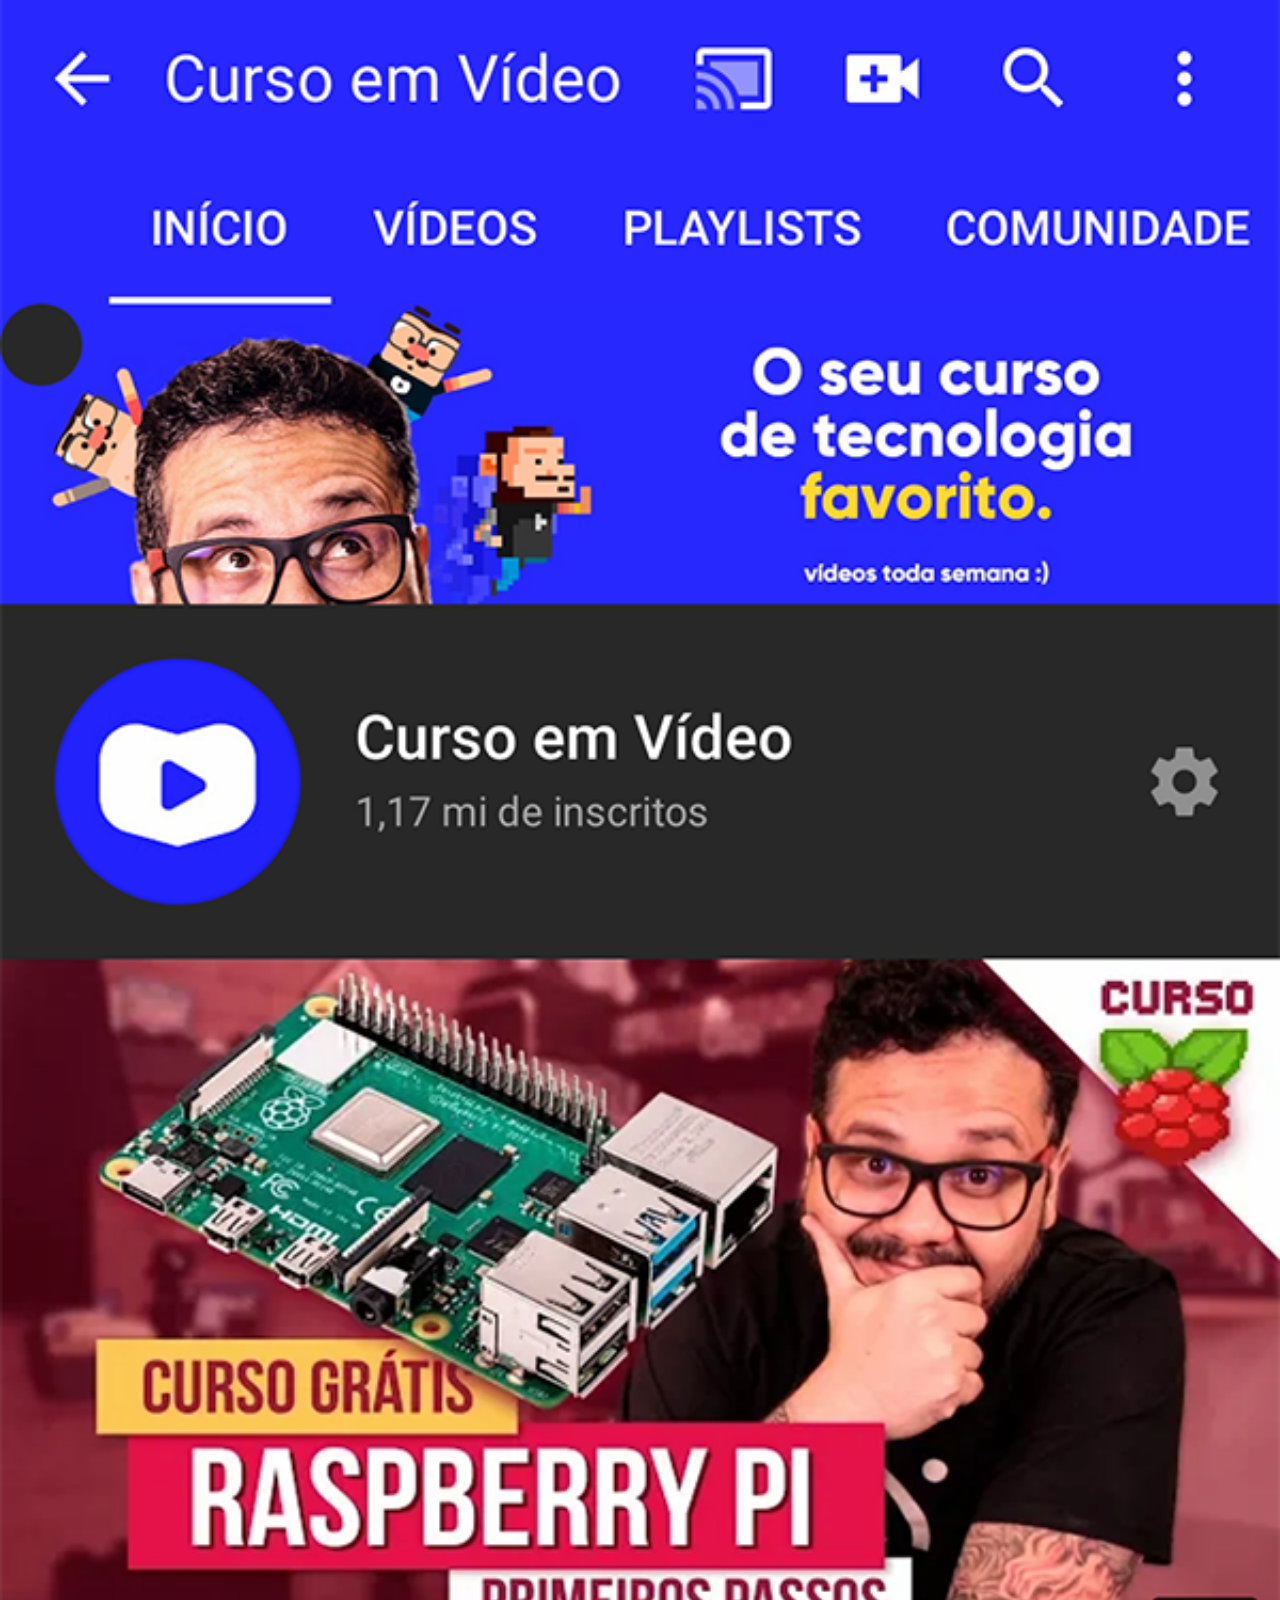
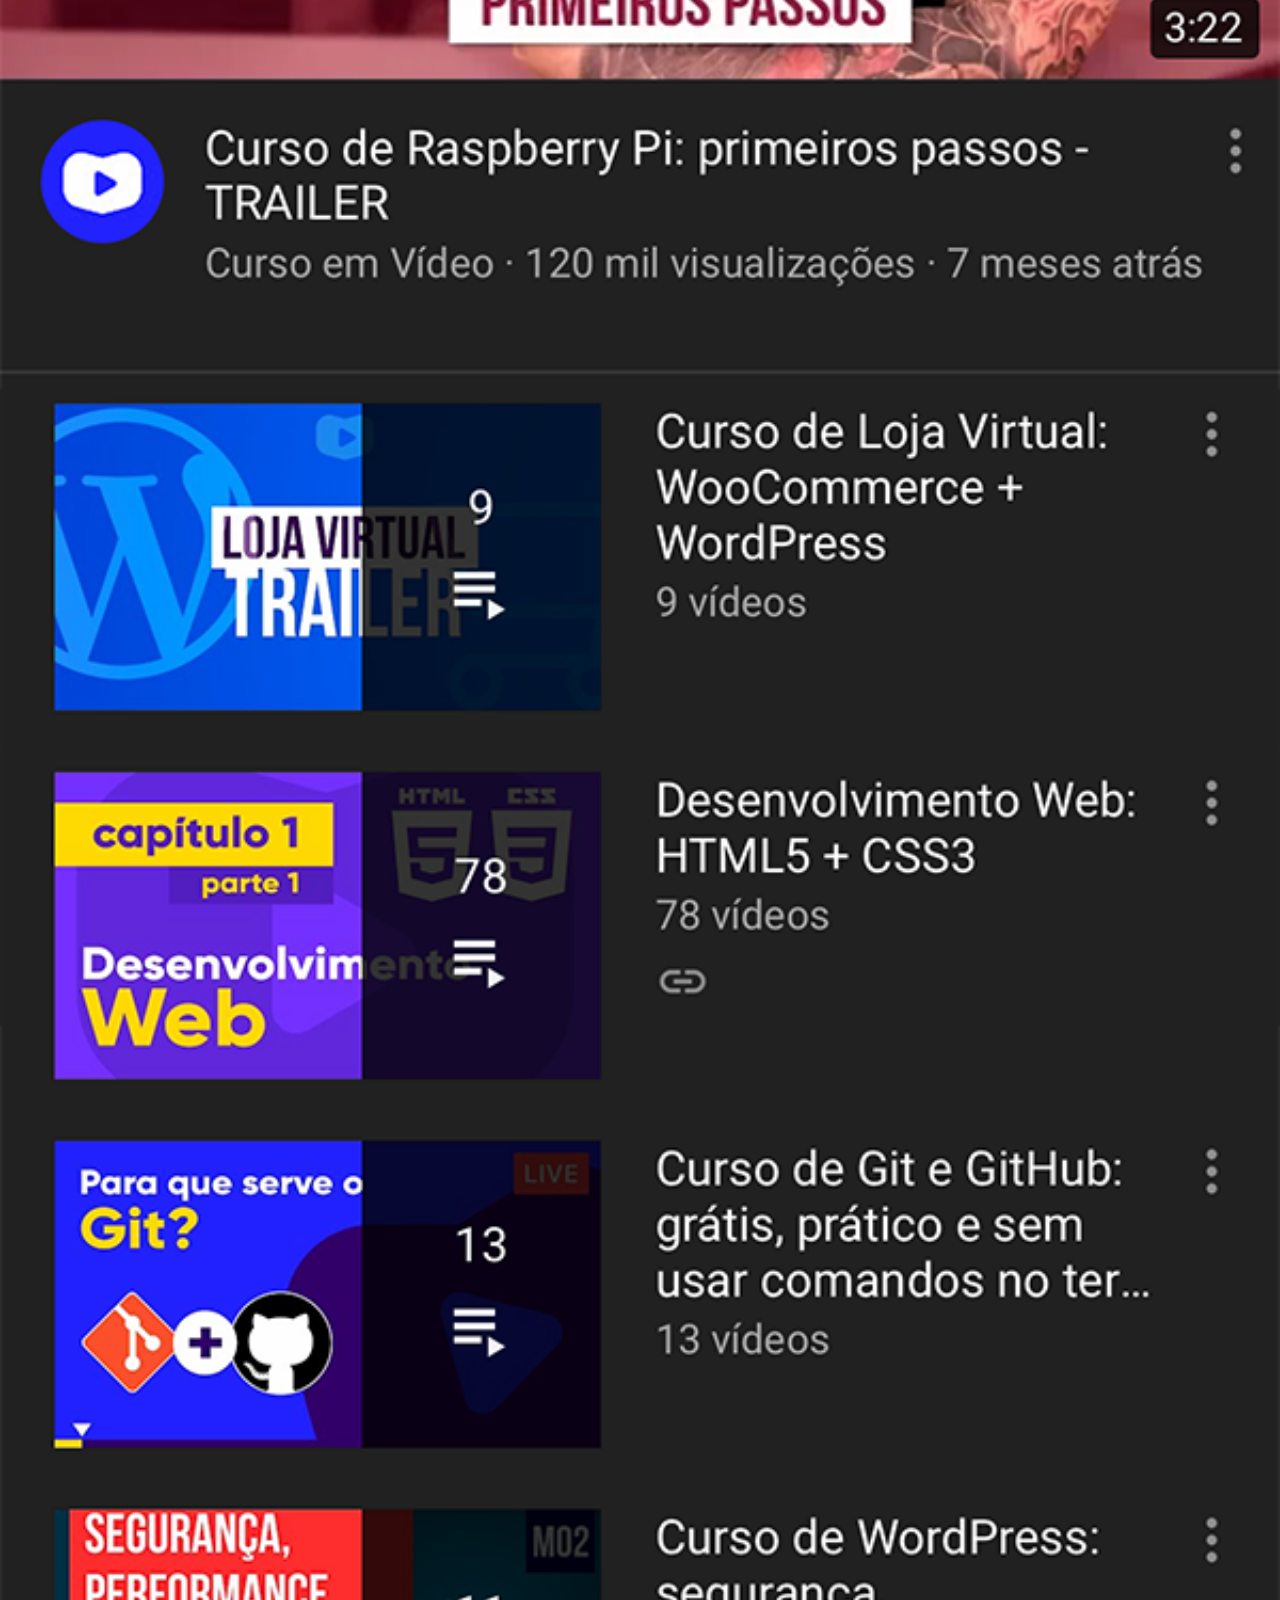
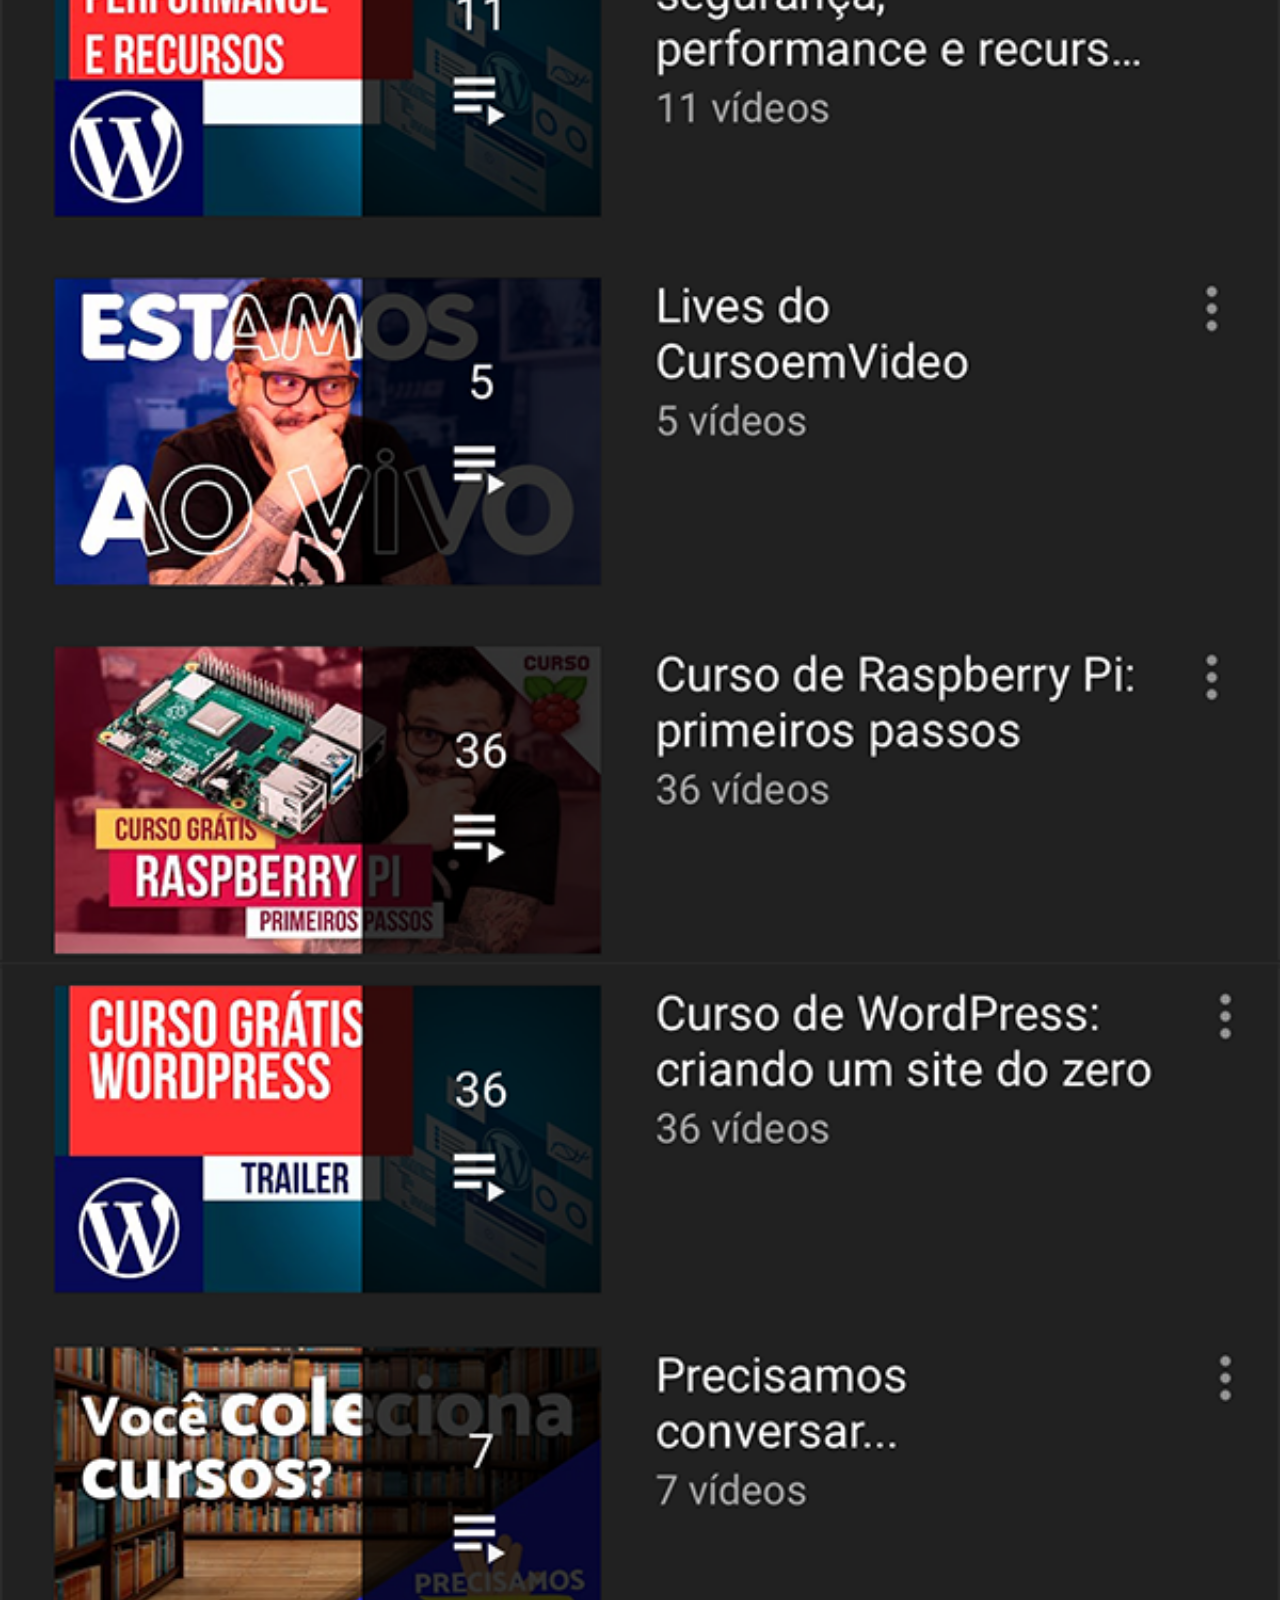
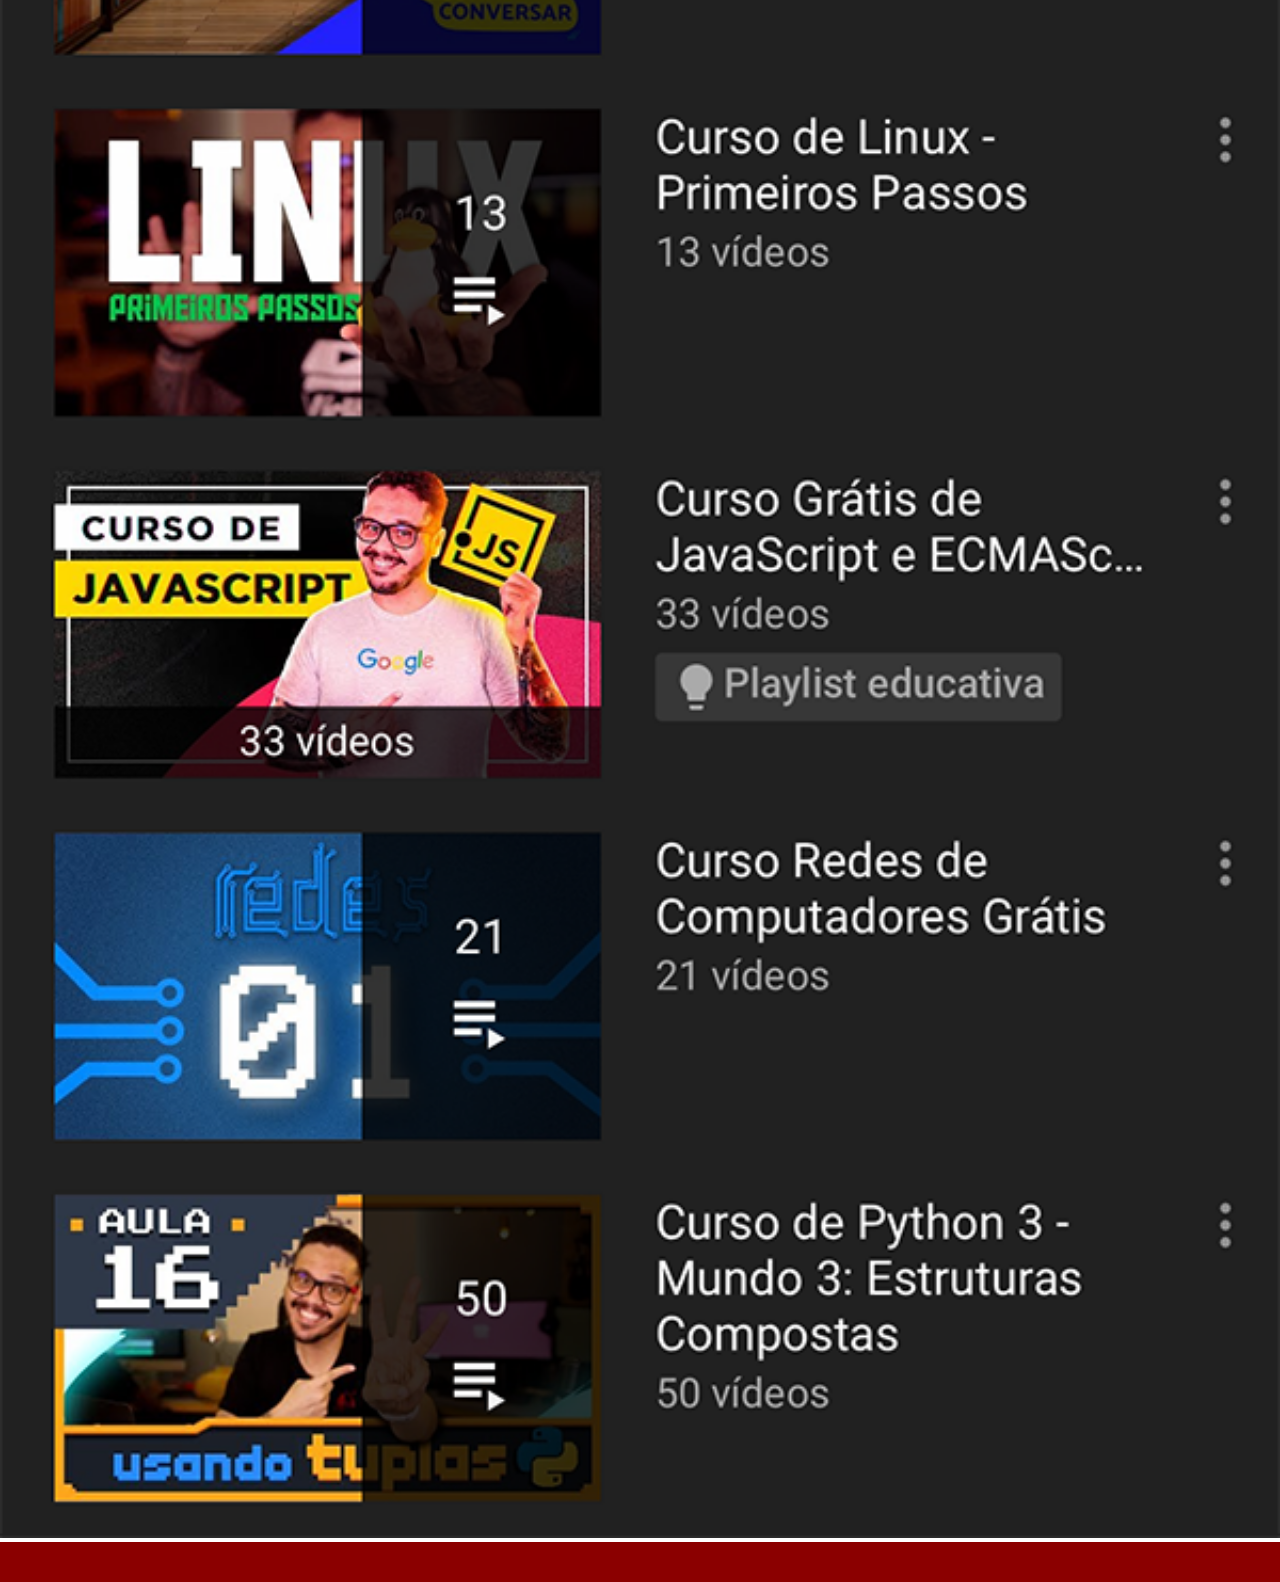
==== youtube.html @ 197e0b3a "." ====
<!DOCTYPE html>
<html lang="pt-br">
<head>
    <meta charset="UTF-8">
    <meta name="viewport" content="width=device-width, initial-scale=1.0">
    <title>Youtube</title>
    <style>
        *{
            margin: 0px;
            padding: 0px;
            font-family: Arial, Helvetica, sans-serif;
        }
         ::-webkit-scrollbar {
            width: 0px;
            height: 0px;
         }
        img {
            width: 100vw;


        }
        a {
            display: block;
            background-color: darkred;
            padding: 20px;
            text-align: center;
            font-weight: bolder;
            text-decoration: none;
        }
    </style>
</head>
<body>
    <img src="imagens/tela-youtube.png" alt="">
    <a href="https://www.youtube.com/usar/cursoemvideo/playlists"></a>
    
</body>
</html>
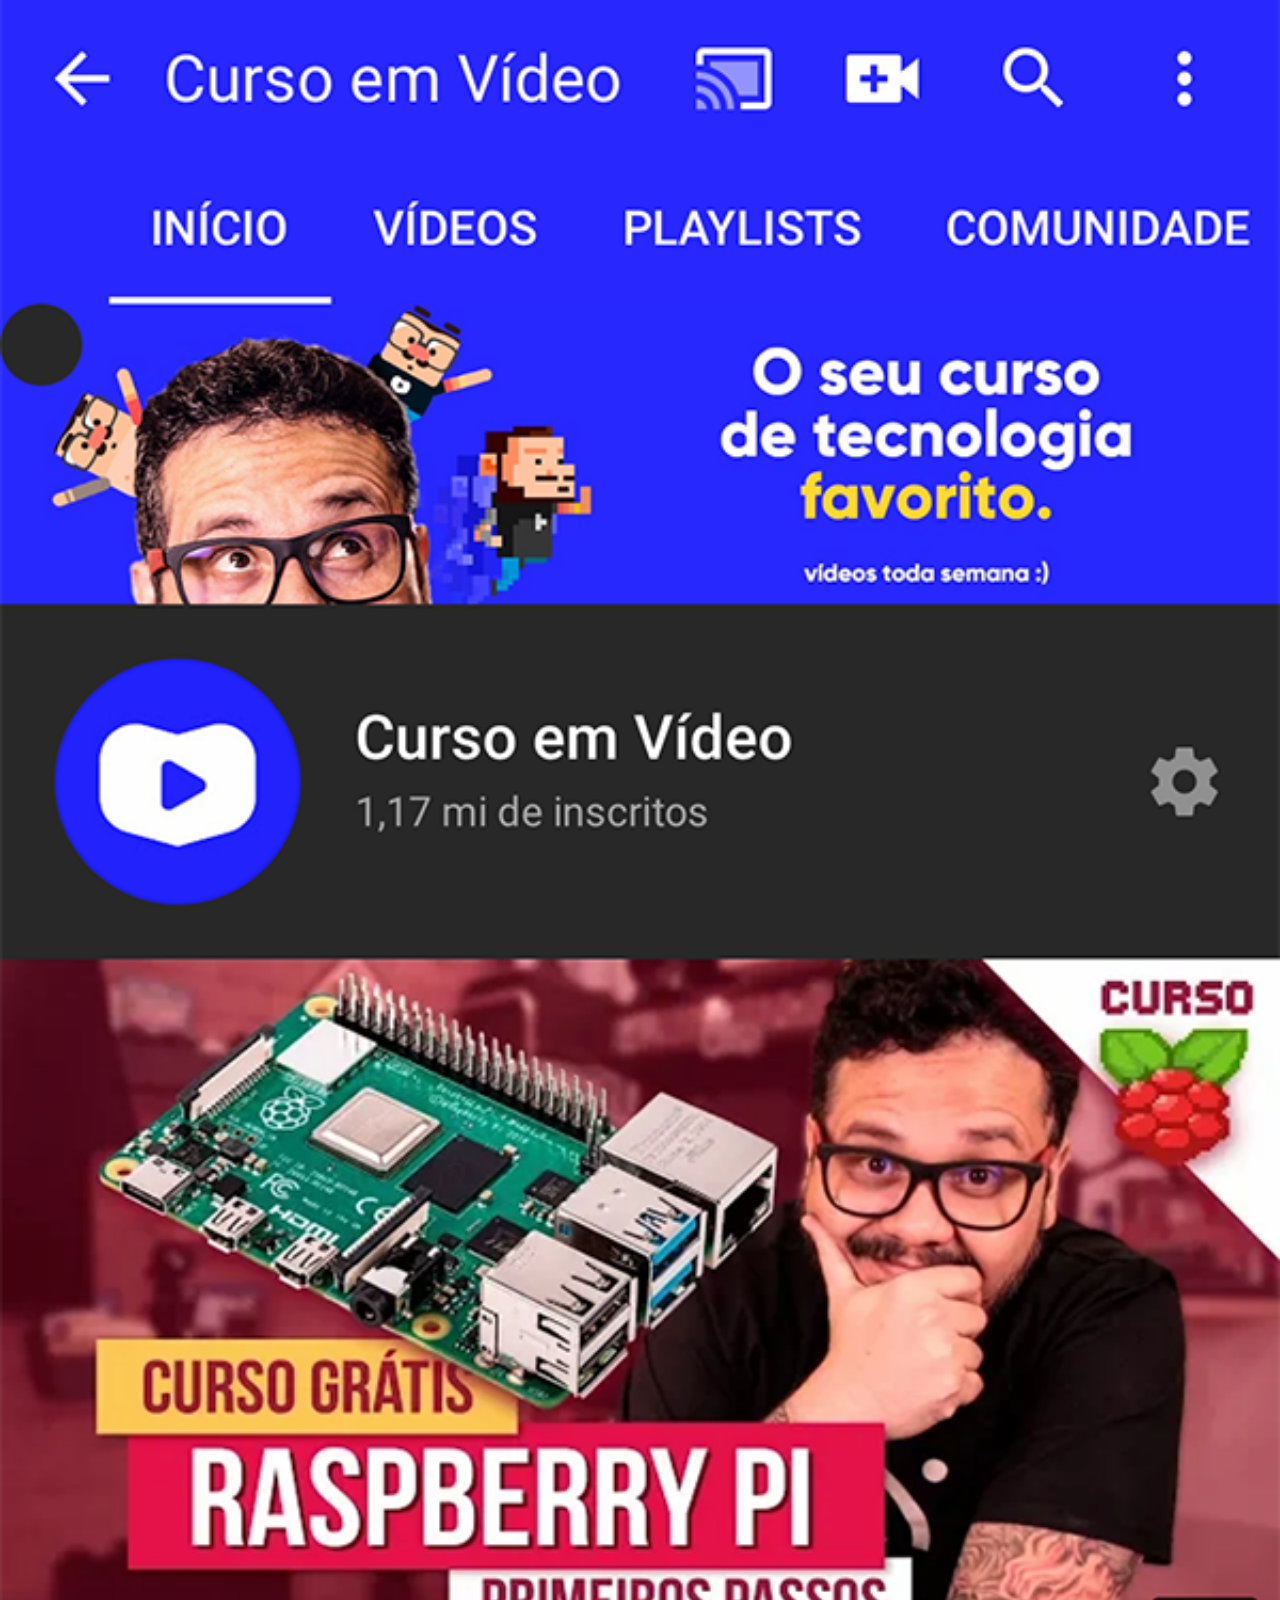
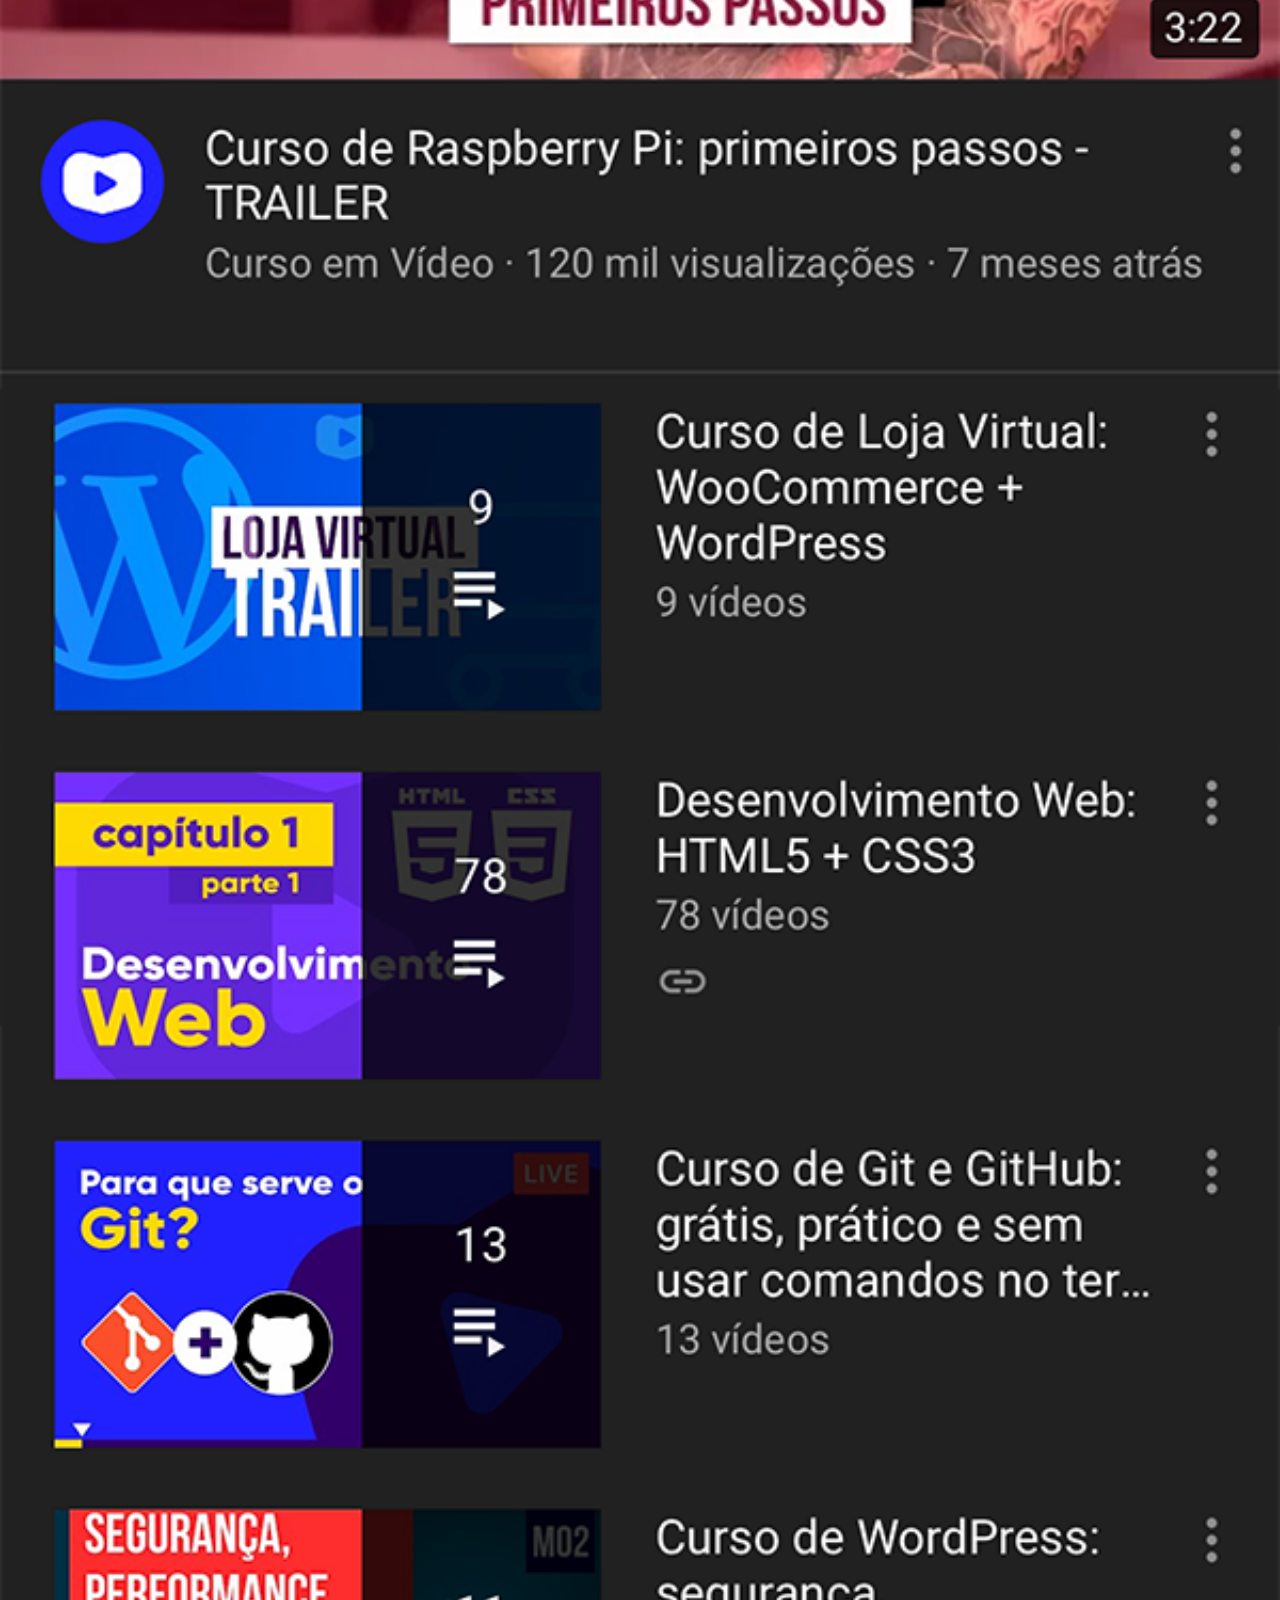
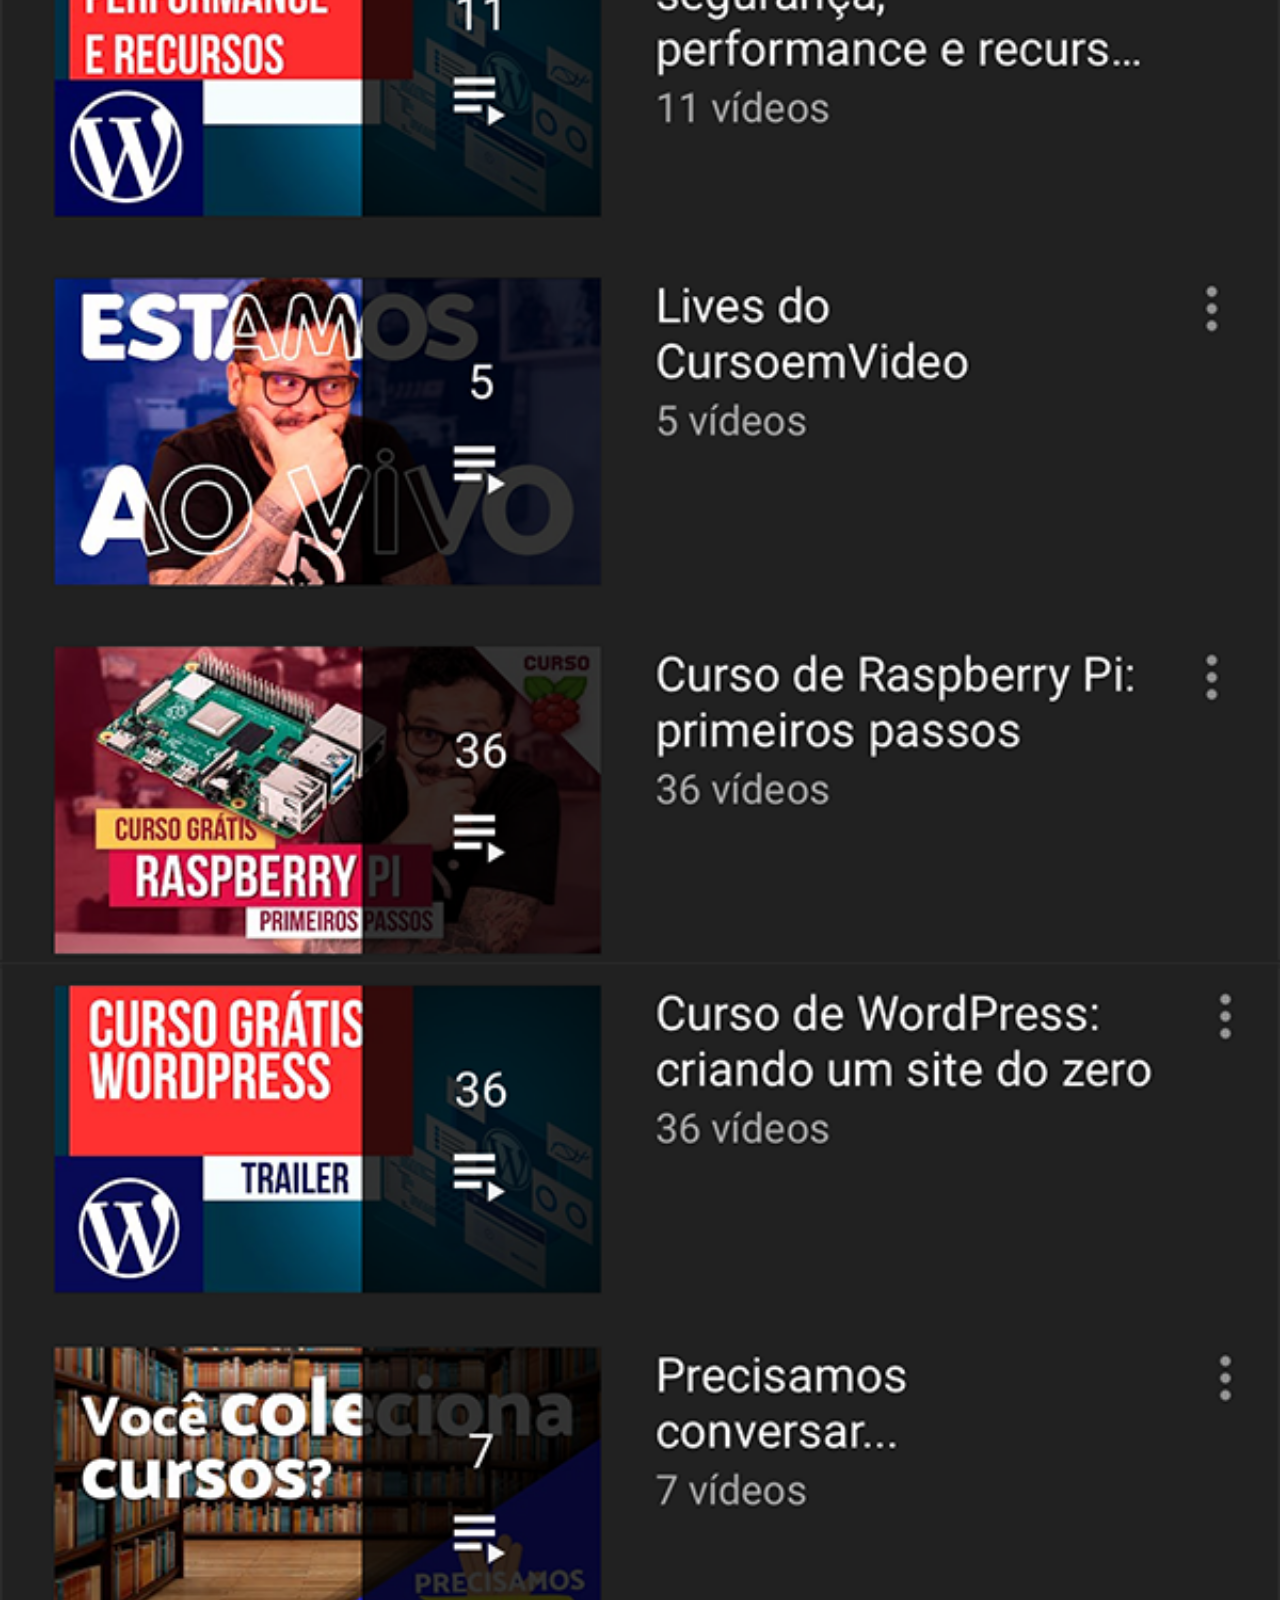
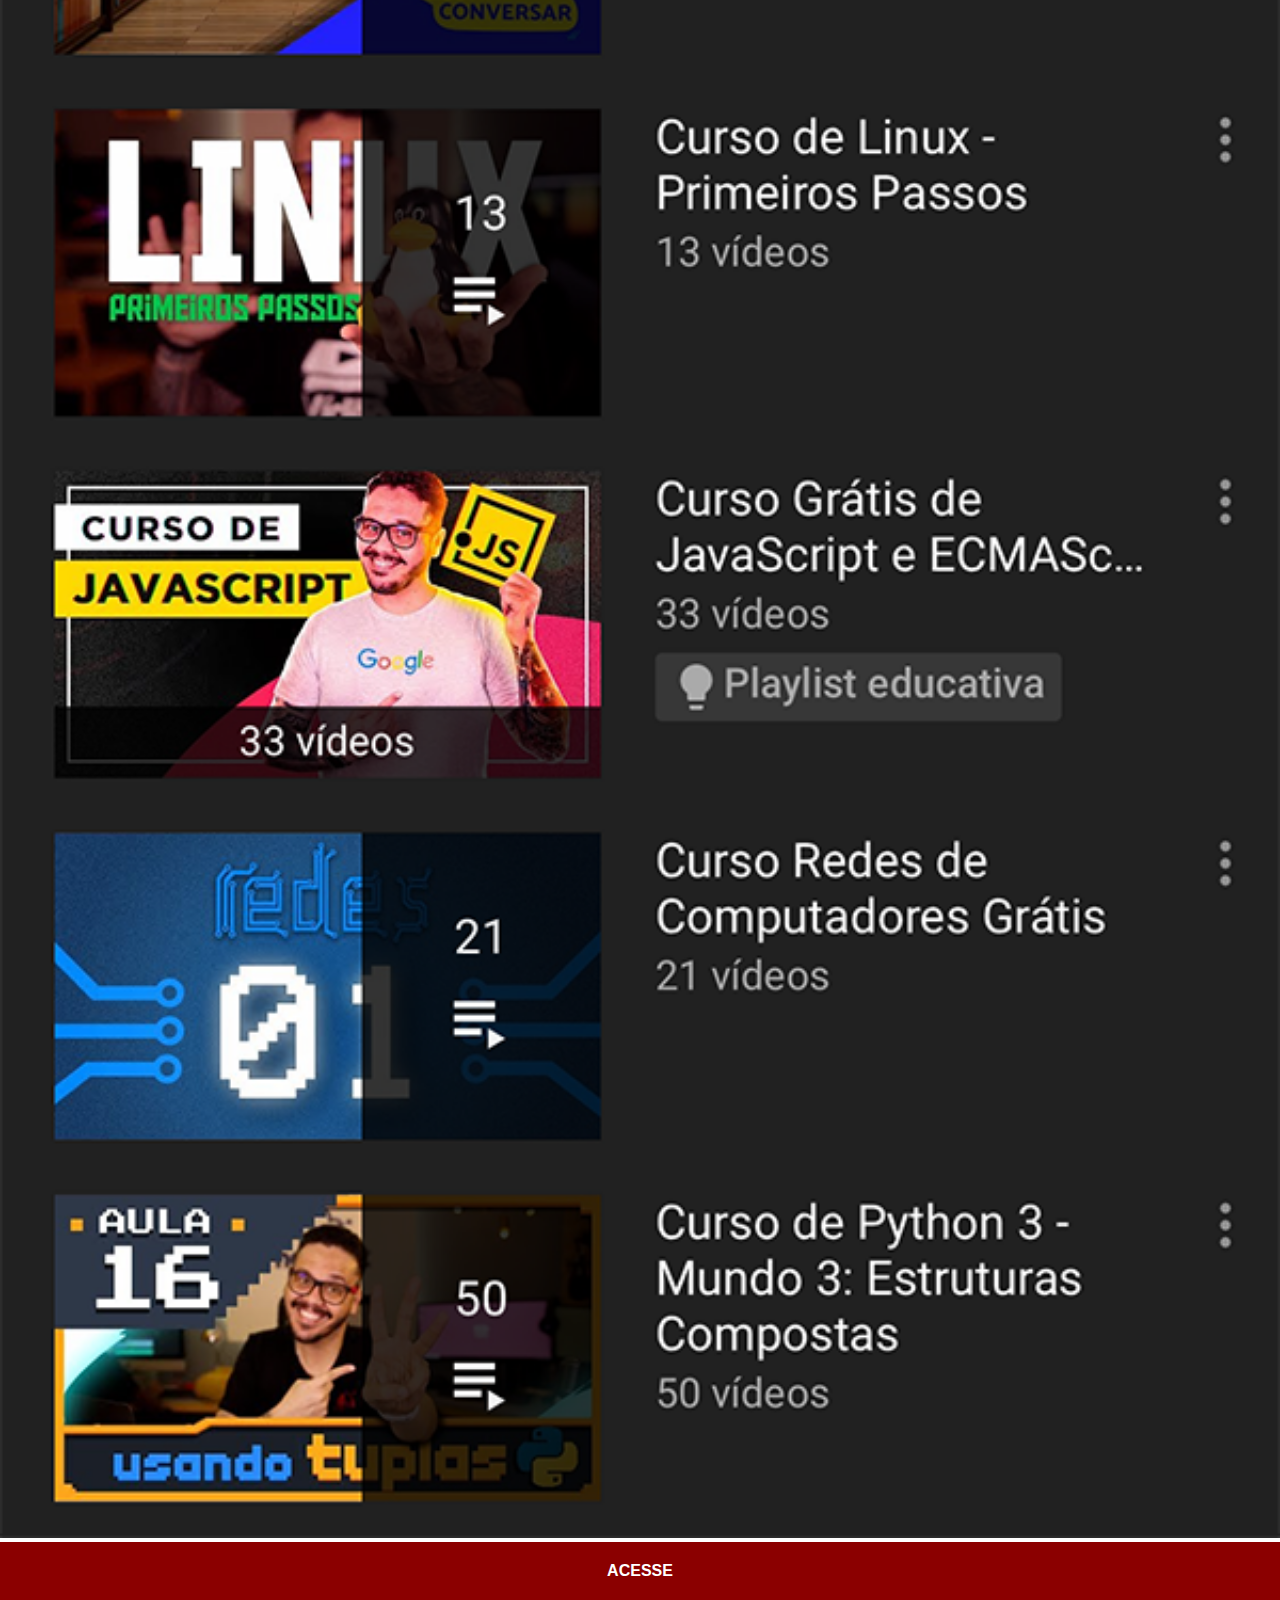
==== commit 12016144: "." ====
--- a/youtube.html
+++ b/youtube.html
@@ -4,34 +4,16 @@
     <meta charset="UTF-8">
     <meta name="viewport" content="width=device-width, initial-scale=1.0">
     <title>Youtube</title>
+    <link rel="stylesheet" href="estiloss/social.css">
     <style>
-        *{
-            margin: 0px;
-            padding: 0px;
-            font-family: Arial, Helvetica, sans-serif;
-        }
-         ::-webkit-scrollbar {
-            width: 0px;
-            height: 0px;
-         }
-        img {
-            width: 100vw;
-
-
-        }
-        a {
-            display: block;
-            background-color: darkred;
-            padding: 20px;
-            text-align: center;
-            font-weight: bolder;
-            text-decoration: none;
-        }
+        
+        
+    
     </style>
 </head>
 <body>
     <img src="imagens/tela-youtube.png" alt="">
-    <a href="https://www.youtube.com/usar/cursoemvideo/playlists"></a>
+    <a href="https://www.youtube.com/user/cursoemvideo/playlists" target="_blank">ACESSE</a>
     
 </body>
 </html>--- a/estiloss/social.css
+++ b/estiloss/social.css
@@ -0,0 +1,23 @@
+*{
+    margin: 0px;
+    padding: 0px;
+    font-family: Arial, Helvetica, sans-serif;
+}
+ ::-webkit-scrollbar {
+    width: 0px;
+    height: 0px;
+ }
+img {
+    width: 100vw;
+
+
+}
+a {
+    display: block;
+    background-color: darkred;
+    color: white;
+    padding: 20px;
+    text-align: center;
+    font-weight: bolder;
+    text-decoration: none;
+}